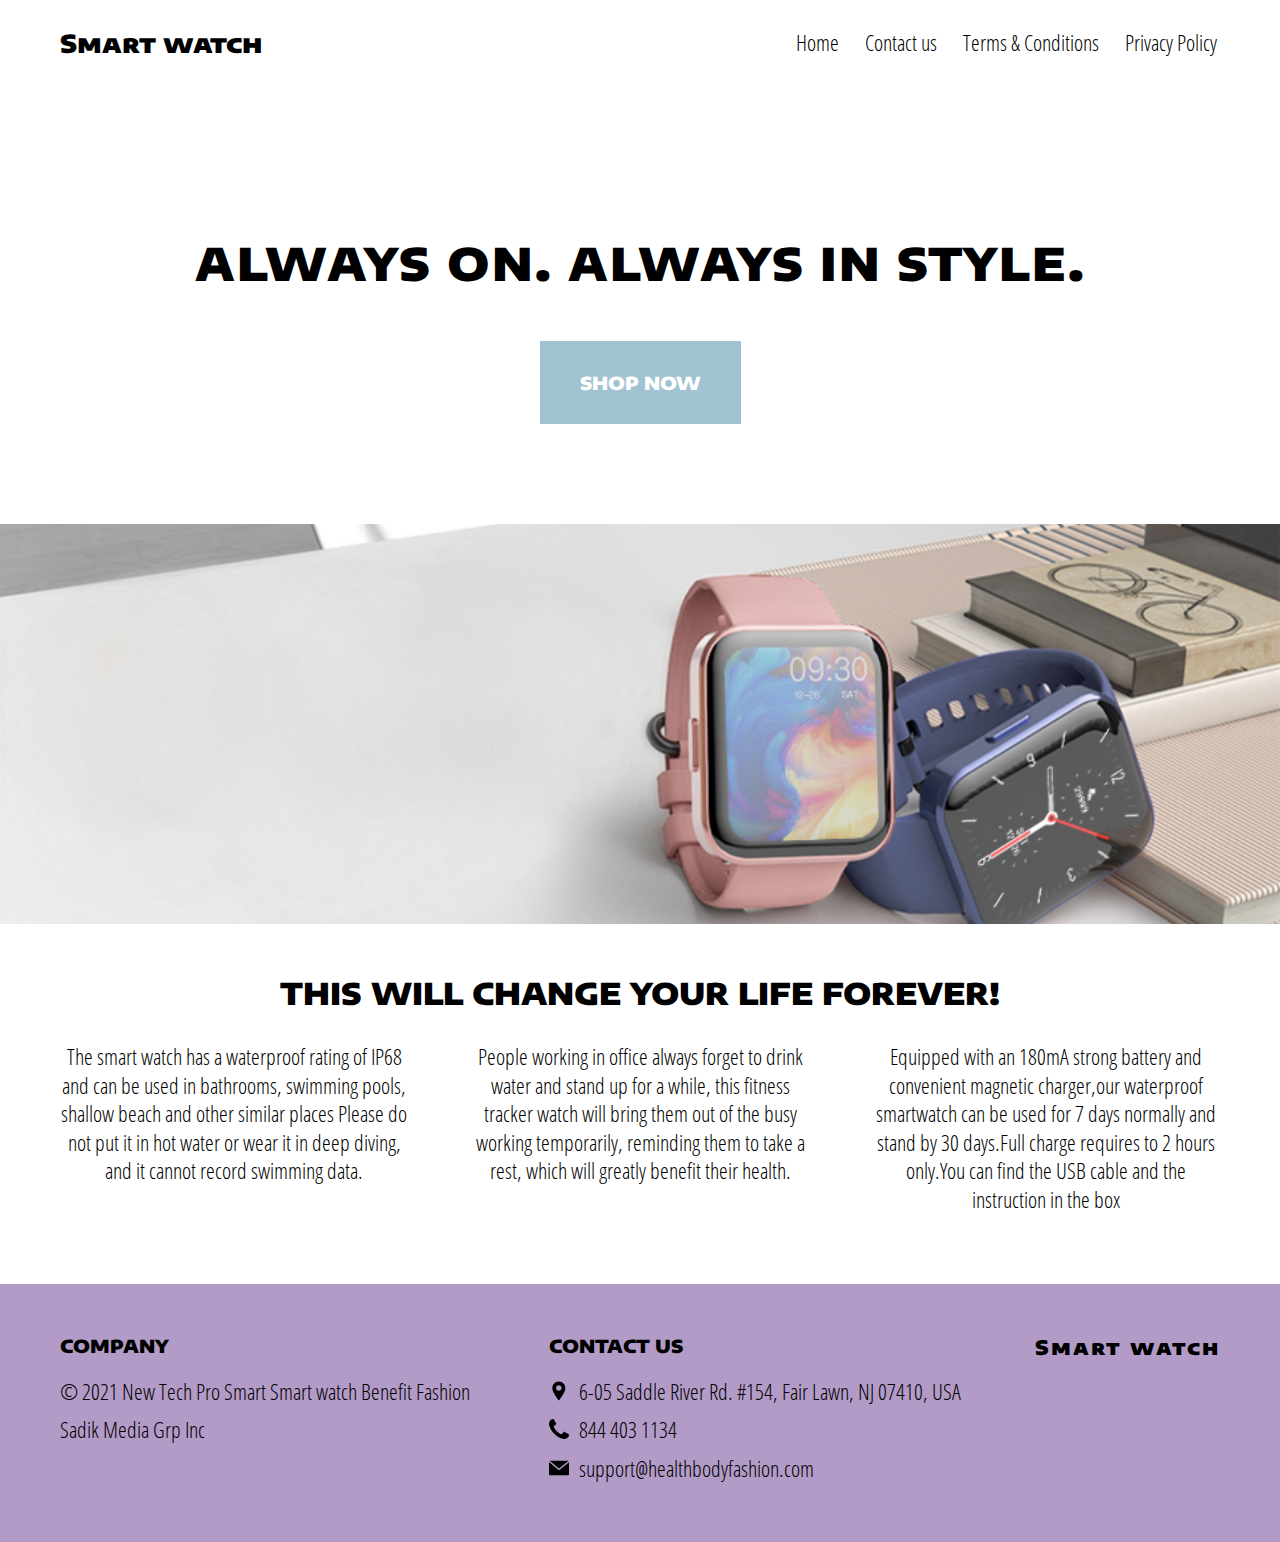
==== index.html @ 67cc2396 "+" ====
<!DOCTYPE html>
<html lang="en">

<head>
    <meta charset="UTF-8">
    <meta http-equiv="X-UA-Compatible" content="IE=edge">
    <meta name="viewport" content="width=device-width, initial-scale=1.0">
    <link rel="stylesheet" href="./css/style.css">
    <title>Smart watch</title>
</head>

<body>
    <div class="popup__overlay js_popup__overlay">
        <div class="popup">
            <div class="popup-content js_popup-content" data-id="terms">
                <div class="popup-content__top">
                    <h1 class="sub-title">Terms & Conditions</h1>
                    <button class="popup-content__btn js_popup-content-btn" data-btn="terms">
                        <span></span>
                    </button>
                </div>
                <p class="text mb-0">
                    <span class="bold">Shipping Prices</span>
                </p>
                <p class="text terms__text-sm-mb">
                    <span class="bold">Exceeding Body Goal - Travel Pack</span> - $5.95
                </p>
                <p class="text mb-0">
                    <span class="bold">Product Prices</span>
                </p>
                <p class="text mb-0">
                    <span class="bold">1x New Smart watch Fashion</span> - $19.99 ($25.94 with Exceeding Body Goal - Travel Pack)
                </p>
                <p class="text mb-0">
                    <span class="bold">2x New Smart watch Fashion</span> - $24.99 ($30.94 with Exceeding Body Goal - Travel Pack)
                </p>
                <p class="text mb-0">
                    <span class="bold">3x New Smart watch Fashion</span> - $34.95 ($40.90 with Exceeding Body Goal - Travel Pack)
                </p>
                <p class="text mb-0">
                    <span class="bold">4x New Smart watch Fashion</span> - $35.32 ($41.27 with Exceeding Body Goal - Travel Pack)
                </p>
                <p class="text mb-0">
                    <span class="bold">5x New Smart watch Fashion</span> - $43.98 ($49.93 with Exceeding Body Goal - Travel Pack)
                </p>
                <p class="text mb-0">
                    <span class="bold">6x New Smart watch Fashion</span> - $69.99 ($75.94 with Exceeding Body Goal - Travel Pack)
                </p>
                <p class="text mb-0">
                    <span class="bold">7x New Health Body Fashion</span> - $79.99 ($85.94 with Exceeding Body Goal - Travel Pack)
                </p>
                <p class="text mb-0">
                    <span class="bold">8x New Health Body Fashion</span> - $84.41 ($90.36 with Exceeding Body Goal - Travel Pack)
                </p>
                <p class="text mb-0">
                    <span class="bold">9x New Health Body Fashion</span> - $89.99 ($95.94 with Exceeding Body Goal - Travel Pack)
                </p>
                <p class="text mb-0">
                    <span class="bold">10x New Health Body Fashion</span> - $109.00 ($114.95 with Exceeding Body Goal - Travel Pack)
                </p>
                <p class="text terms__text-sm-mb">
                    <span class="bold">11x New Health Body Fashion</span> - $119.00 ($124.95 with Exceeding Body Goal - Travel Pack)
                </p>
    
                <p class="text terms__text--mb">You will see a charge from newtechprosmartwatchfa on your bank
                    statement. Our Customer Service department
                    reserves the right to offer promo codes for varied price points.</p>
                <p class="policy__subtitle">Member User Agreement</p>
                <p class="text">By placing an order through this website, you agree to the terms and conditions set
                    for the below. Please
                    read through these terms carefully before placing your order and print a copy for future reference.
                    Please
                    also read our Privacy Policy regarding personal information provided by you, which is incorporated
                    herein by
                    reference.</p>
                <p class="text">This website is operated by New Health Body Fashion. Throughout the site, the
                    terms “we”,
                    “us” and “our” refer to New Health Body Fashion. Beyond Perfect Pair Active Pro Health
                    Tech offers this website, including all information, tools and services available from this site to you,
                    the
                    user, conditioned upon your acceptance of all terms, conditions, policies and notices stated here.</p>
                <p class="policy__subtitle">General Conditions</p>
                <p class="text">
                    We reserve the right to refuse service to anyone for any reason at any time.<br>
    
                    You understand that your content (not including credit card information), may be transferred unencrypted
                    and
                    involve (a) transmissions over various networks; and (b) changes to conform and adapt to technical
                    requirements of connecting networks or devices. Credit card information is always encrypted during
                    transfer
                    over networks.
                    <br>
    
                    You agree not to reproduce, duplicate, copy, sell, resell or exploit any portion of the Service, use of
                    the
                    Service, or access to the Service or any contact on the website through which the service is provided,
                    without express written permission by us.
                    <br>
    
                    The headings used in this agreement are included for convenience only and will not limit or otherwise
                    affect
                    these Terms.
    
                </p>
                <p class="policy__subtitle">Accuracy, Completeness and Timeliness of Information</p>
                <p class="text">
                    We are not responsible if information made available on this site is not accurate, complete or current.
                    The
                    material on this site is provided for general information only and should not be relied upon or used as
                    the
                    sole basis for making decisions without consulting primary, more accurate, more complete or more timely
                    sources of information. Any reliance on the material on this site is at your own risk.
                    <br>
    
                    This site may contain certain historical information. Historical information, necessarily, is not
                    current
                    and is provided for your reference only. We reserve the right to modify the contents of this site at any
                    time, but we have no obligation to update any information on our site. You agree that it is your
                    responsibility to monitor changes to our site.
    
                </p>
                <p class="policy__subtitle">Modifications to the Service and Prices</p>
                <p class="text">
                    Prices for our products are subject to change without notice.<br>
                    We reserve the right at any time to modify or discontinue the Service (or any part or content thereof)
                    without notice at any time.<br>
                    We shall not be liable to you or to any third-party for any modification, price change, suspension or
                    discontinuance of the Service.
    
                </p>
                <p class="policy__subtitle">Products or Services (If Applicable)</p>
                <p class="text">
                    Certain products or services may be available exclusively online through the website. These products or
                    services may have limited quantities and are subject to return or exchange only according to our Return
                    Policy.<br>
                    We have made every effort to display as accurately as possible the colors and images of our products
                    that
                    appear at the store. We cannot guarantee that your computer monitor’s display of any color will be
                    accurate.<br>
                    We reserve the right, but are not obligated, to limit the sales of our products or Services to any
                    person,
                    geographic region or jurisdiction. We may exercise this right on a case-by-case basis. We reserve the
                    right
                    to limit the quantities of any products or services that we offer. All descriptions of products or
                    product
                    pricing are subject to change at anytime without notice, at the sole discretion of us. We reserve the
                    right
                    to discontinue any product at any time. Any offer for any product or service made on this site is void
                    where
                    prohibited.<br>
                    We do not warrant that the quality of any products, services, information, or other material purchased
                    or
                    obtained by you will meet your expectations, or that any errors in the Service will be corrected.
                </p>
                <p class="policy__subtitle">Shipping Terms</p>
                <p class="text">
                    Orders are generally shipped within 2 business days (Monday through Friday) using USPS standard mail
                    service.
                    Shipping time is estimated to be 3-5 business days. Please be advised that shipments are not sent on
                    Saturdays, Sundays, or any Holidays. New Health Body Fashion does not guarantee specific
                    arrival dates or times.
                </p>
                <p class="policy__subtitle">Credit Card Descriptor</p>
                <p class="text">
                    By ordering Products from us, You authorize us to charge your credit card accordingly. Please be aware
                    that
                    the descriptor (or subject line) that appears on your credit card statement will appear as
                    <i>newtechprosmartwatchfa</i>. If You have any questions about the descriptor on Your credit card
                    statement,
                    please contact our customer service department.
                </p>
                <p class="policy__subtitle">Return Policy</p>
                <p class="text">
                    In order to obtain your refund, contact customer service by phone and obtain an RMA (Return Merchandise
                    Authorization) number to place on your package. Write this number on the outside of the shipping
                    package,
                    and send the product back to our fulfillment center at the address listed below, within thirty (30) days
                    of
                    the date you originally ordered the product. In order for your refund to be processed the product must
                    arrive at our fulfillment facility within thirty (30) days of the original purchase date. You pay for
                    return
                    shipping. This fee will be taken out of the refund issued. Once our fulfillment center has received the
                    package and relayed the correct information to us, you will be issued a refund. Your refund will be
                    credited
                    back to your bank account, and may take up to 3-5 business days to show in your statement, depending on
                    the
                    speed of the processing bank.
                </p>
                <p class="policy__subtitle">Return Address</p>
                <p class="text">
                    3071 Nw 107th Ave, Doral, FL, 33172 USA
                </p>
                <p class="policy__subtitle">Refund Policy</p>
                <p class="text">
                    We refund all cases of fraud and unauthorized transactions included shipping and handling charges. Call
                    844 403 1134 to obtain a refund. Additional refunds are issued at the discretion of the company.
                    Customers are restricted to receiving a single refund per product ordered. Repetitive refunds are not
                    permitted unless the product, as delivered to you, is defective. We reserve the right to refuse a refund
                    to
                    any customer who repeatedly requests refunds or who, in our judgment, requests refunds in bad faith. In
                    order to process your refund, you must supply us with your name and delivery address. If you provide us
                    with
                    insufficient or incorrect information your refund will be delayed. Once a refund has been approved
                    please
                    allow for up to 10 days for the refund to be applied. Depending on the bank that issues the credit card,
                    your refund can take up to ten (10) days to appear on your credit card statement. If you have any
                    questions
                    about whether a refund has been issued by us, please call Our customer service department. Shipping and
                    handling costs are not refundable.
                </p>
                <p class="policy__subtitle">Accuracy of Billing and Account Information</p>
                <p class="text">
                    We reserve the right to refuse any order you place with us. We may, in our sole discretion, limit or
                    cancel
                    quantities purchased per person, per household or per order. These restrictions may include orders
                    placed by
                    or under the same customer account, the same credit card, and/or orders that use the same billing and/or
                    shipping address. In the event that we make a change to or cancel an order, we may attempt to notify you
                    by
                    contacting the e-mail and/or billing address/phone number provided at the time the order was made. We
                    reserve the right to limit or prohibit orders that, in our sole judgment, appear to be placed by
                    dealers,
                    resellers or distributors.
                </p>
                <p class="text">
                    You agree to provide current, complete and accurate purchase and account information for all purchases
                    made
                    at our store. You agree to promptly update your account and other information, including your email
                    address
                    and credit card numbers and expiration dates, so that we can complete your transactions and contact you
                    as
                    needed.
                </p>
                <p class="text">
                    For more detail, please review our Returns Policy.
                </p>
                <p class="policy__subtitle">Optional Tools</p>
                <p class="text">
                    We may provide you with access to third-party tools over which we neither monitor nor have any control
                    nor
                    input.<br>
                    You acknowledge and agree that we provide access to such tools ”as is” and “as available” without any
                    warranties, representations or conditions of any kind and without any endorsement. We shall have no
                    liability whatsoever arising from or relating to your use of optional third-party tools.<br>
                    Any use by you of optional tools offered through the site is entirely at your own risk and discretion
                    and
                    you should ensure that you are familiar with and approve of the terms on which tools are provided by the
                    relevant third-party provider(s).<br>
                    We may also, in the future, offer new services and/or features through the website (including, the
                    release
                    of new tools and resources). Such new features and/or services shall also be subject to these Terms of
                    Service.
                </p>
                <p class="policy__subtitle">Third-party Links</p>
                <p class="text">
                    Certain content, products and services available via our Service may include materials from
                    third-parties.<br>
                    Third-party links on this site may direct you to third-party websites that are not affiliated with us.
                    We
                    are not responsible for examining or evaluating the content or accuracy and we do not warrant and will
                    not
                    have any liability or responsibility for any third-party materials or websites, or for any other
                    materials,
                    products, or services of third-parties.<br>
                    We are not liable for any harm or damages related to the purchase or use of goods, services, resources,
                    content, or any other transactions made in connection with any third-party websites. Please review
                    carefully
                    the third-party’s policies and practices and make sure you understand them before you engage in any
                    transaction. Complaints, claims, concerns, or questions regarding third-party products should be
                    directed to
                    the third-party.
                </p>
                <p class="policy__subtitle">User Comments, Feedback and Other Submissions</p>
                <p class="text">
                    If, at our request, you send certain specific submissions (for example contest entries) or without a
                    request
                    from us you send creative ideas, suggestions, proposals, plans, or other materials, whether online, by
                    email, by postal mail, or otherwise (collectively, ‘comments’), you agree that we may, at any
                    time, without restriction, edit, copy, publish, distribute, translate and otherwise use in any medium
                    any
                    comments that you forward to us. We are and shall be under no obligation (1) to maintain any comments in
                    confidence; (2) to pay compensation for any comments; or (3) to respond to any comments.<br>
                    We may, but have no obligation to, monitor, edit or remove content that we determine in our sole
                    discretion
                    are unlawful, offensive, threatening, libelous, defamatory, pornographic, obscene or otherwise
                    objectionable
                    or violates any party’s intellectual property or these Terms of Service.<br>
                    You agree that your comments will not violate any right of any third-party, including copyright,
                    trademark,
                    privacy, personality or other personal or proprietary right. You further agree that your comments will
                    not
                    contain libelous or otherwise unlawful, abusive or obscene material, or contain any computer virus or
                    other
                    malware that could in any way affect the operation of the Service or any related website. You may not
                    use a
                    false e-mail address, pretend to be someone other than yourself, or otherwise mislead us or
                    third-parties as
                    to the origin of any comments. You are solely responsible for any comments you make and their accuracy.
                    We
                    take no responsibility and assume no liability for any comments posted by you or any third-party.
                </p>
                <p class="policy__subtitle">Personal Information</p>
                <p class="text">
                    Your submission of personal information through the store is governed by our Privacy Policy. View our <a
                        class="policy__link" href="./policy.html">Privacy Policy</a>.
                </p>
                <p class="policy__subtitle">Errors, Inaccuracies and Omissions</p>
                <p class="text">
                    Occasionally there may be information on our site or in the Service that contains typographical errors,
                    inaccuracies or omissions that may relate to product descriptions, pricing, promotions, offers, product
                    shipping charges, transit times and availability. We reserve the right to correct any errors,
                    inaccuracies
                    or omissions, and to change or update information or cancel orders if any information in the Service or
                    on
                    any related website is inaccurate at any time without prior notice (including after you have submitted
                    your
                    order).<br>
                    We undertake no obligation to update, amend or clarify information in the Service or on any related
                    website,
                    including without limitation, pricing information, except as required by law. No specified update or
                    refresh
                    date applied in the Service or on any related website, should be taken to indicate that all information
                    in
                    the Service or on any related website has been modified or updated.
                </p>
                <p class="policy__subtitle">Prohibited Uses</p>
                <p class="text">
                    In addition to other prohibitions as set forth in the Terms of Service, you are prohibited from using
                    the
                    site or its content: (a) for any unlawful purpose; (b) to solicit others to perform or participate in
                    any
                    unlawful acts; (c) to violate any international, federal, provincial or state regulations, rules, laws,
                    or
                    local ordinances; (d) to infringe upon or violate our intellectual property rights or the intellectual
                    property rights of others; (e) to harass, abuse, insult, harm, defame, slander, disparage, intimidate,
                    or
                    discriminate based on gender, sexual orientation, religion, ethnicity, race, age, national origin, or
                    disability; (f) to submit false or misleading information; (g) to upload or transmit viruses or any
                    other
                    type of malicious code that will or may be used in any way that will affect the functionality or
                    operation
                    of the Service or of any related website, other websites, or the Internet; (h) to collect or track the
                    personal information of others; (i) to spam, phish, pharm, pretext, spider, crawl, or scrape; (j) for
                    any
                    obscene or immoral purpose; or (k) to interfere with or circumvent the security features of the Service
                    or
                    any related website, other websites, or the Internet. We reserve the right to terminate your use of the
                    Service or any related website for violating any of the prohibited uses.
                </p>
                <p class="policy__subtitle">Disclaimer of Warranties; Limitation of Liability</p>
                <p class="text">
                    We do not guarantee, represent or warrant that your use of our service will be uninterrupted, timely,
                    secure
                    or error-free.<br>
                    We do not warrant that the results that may be obtained from the use of the service will be accurate or
                    reliable.<br>
                    You agree that from time to time we may remove the service for indefinite periods of time or cancel the
                    service at any time, without notice to you.<br>
                    You expressly agree that your use of, or inability to use, the service is at your sole risk. The service
                    and
                    all products and services delivered to you through the service are (except as expressly stated by us)
                    provided ‘as is’ and ‘as available’ for your use, without any representation,
                    warranties or conditions of any kind, either express or implied, including all implied warranties or
                    conditions of merchantability, merchantable quality, fitness for a particular purpose, durability,
                    title,
                    and non-infringement.<br>
                    In no case shall New Health Body Fashion, our directors, officers, employees, affiliates,
                    agents, contractors, interns, suppliers, service providers or licensors be liable for any injury, loss,
                    claim, or any direct, indirect, incidental, punitive, special, or consequential damages of any kind,
                    including, without limitation lost profits, lost revenue, lost savings, loss of data, replacement costs,
                    or
                    any similar damages, whether based in contract, tort (including negligence), strict liability or
                    otherwise,
                    arising from your use of any of the service or any products procured using the service, or for any other
                    claim related in any way to your use of the service or any product, including, but not limited to, any
                    errors or omissions in any content, or any loss or damage of any kind incurred as a result of the use of
                    the
                    service or any content (or product) posted, transmitted, or otherwise made available via the service,
                    even
                    if advised of their possibility. Because some states or jurisdictions do not allow the exclusion or the
                    limitation of liability for consequential or incidental damages, in such states or jurisdictions, our
                    liability shall be limited to the maximum extent permitted by law.
                </p>
                <p class="policy__subtitle">Indemnification</p>
                <p class="text">
                    You agree to indemnify, defend and hold harmless New Health Body Fashion and our parent,
                    subsidiaries, affiliates, partners, officers, directors, agents, contractors, licensors, service
                    providers,
                    subcontractors, suppliers, interns and employees, harmless from any claim or demand, including
                    reasonable
                    attorneys’ fees, made by any third-party due to or arising out of your breach of these Terms of Service
                    or
                    the documents they incorporate by reference, or your violation of any law or the rights of a
                    third-party.
    
                </p>
                <p class="policy__subtitle">Severability</p>
                <p class="text">
                    In the event that any provision of these Terms of Service is determined to be unlawful, void or
                    unenforceable, such provision shall nonetheless be enforceable to the fullest extent permitted by
                    applicable
                    law, and the unenforceable portion shall be deemed to be severed from these Terms of Service, such
                    determination shall not affect the validity and enforceability of any other remaining provisions.
                </p>
                <p class="policy__subtitle">Termination</p>
                <p class="text">
                    The obligations and liabilities of the parties incurred prior to the termination date shall survive the
                    termination of this agreement for all purposes.<br>
                    These Terms of Service are effective unless and until terminated by either you or us. You may terminate
                    these Terms of Service at any time by notifying us that you no longer wish to use our Services, or when
                    you
                    cease using our site.<br>
                    If in our sole judgment you fail, or we suspect that you have failed, to comply with any term or
                    provision
                    of these Terms of Service, we also may terminate this agreement at any time without notice and you will
                    remain liable for all amounts due up to and including the date of termination; and/or accordingly may
                    deny
                    you access to our Services (or any part thereof).
                </p>
                <p class="policy__subtitle">Entire Agreement</p>
                <p class="text">
                    The failure of us to exercise or enforce any right or provision of these Terms of Service shall not
                    constitute a waiver of such right or provision.<br>
                    These Terms of Service and any policies or operating rules posted by us on this site or in respect to
                    The
                    Service constitutes the entire agreement and understanding between you and us and govern your use of the
                    Service, superseding any prior or contemporaneous agreements, communications and proposals, whether oral
                    or
                    written, between you and us (including, but not limited to, any prior versions of the Terms of
                    Service).<br>
                    Any ambiguities in the interpretation of these Terms of Service shall not be construed against the
                    drafting
                    party.
                </p>
                <p class="policy__subtitle">Governing Law</p>
                <p class="text">
                    These Terms of Service and any separate agreements whereby we provide you Services shall be governed by
                    and
                    construed in accordance with the laws of WV.
                </p>
                <p class="policy__subtitle">Changes to Terms of Service</p>
                <p class="text">
                    You can review the most current version of the Terms of Service at any time at this page.<br>
                    We reserve the right, at our sole discretion, to update, change or replace any part of these Terms of
                    Service by posting updates and changes to our website. It is your responsibility to check our website
                    periodically for changes. Your continued use of or access to our website or the Service following the
                    posting of any changes to these Terms of Service constitutes acceptance of those changes.
                </p>
                <p class="policy__subtitle">Contact Information</p>
                <p class="text">
                    Questions about the Terms of Service should be sent to us at
                    <a target="_blank" class="policy__link"
                        href="mailto:support@newcreamfashion.com">support@newcreamfashion.com
                    </a>
                </p>
            </div>
            <div class="popup-content js_popup-content" data-id="policy">
                <div class="popup-content__top">
                    <h1 class="sub-title">Privacy policy</h1>
                    <button class="popup-content__btn js_popup-content-btn" data-btn="policy">
                        <span></span>
                    </button>
                </div>
                <p class="text">Thank you for visiting our Web site. This offer if only available to U.S. residents. Your
                    personal data will
                    be processed by us in the U.S.</p>
                <h2 class="policy__subtitle">Information Collection and Use of Collected Information</h2>
                <p class="policy__subtitle">Website Visitors</p>
                <p class="text">We may collect certain non-personally identifiable information when you visit many of our
                    Web pages, such as
                    the type of browser you are using (e.g., Netscape, Internet Explorer), the type of operating system you
                    are
                    using, (e.g., Windows 2000, XP, VISTA or Mac OS), and the domain name of your Internet service provider
                    (e.g., America Online, Earthlink).</p>
                <p class="policy__subtitle">Website Customers</p>
                <p class="text">In order to purchase products or services from us, we require that you provide us with
                    certain personally
                    identifiable information. The types of personally identifiable information that may be collected at this
                    site include: name, address, e-mail address, telephone number, mobile phone number and MSISDN (mobile
                    station integrated services digital network number), credit card and billing information (but never
                    release
                    this information), download history, customer generated content and/or information about your interests
                    in
                    and use of various products, programs, and services.
                </p>
                <p class="policy__subtitle">SMS Messages</p>
                <p class="text">Our Services feature the distribution of content to your cellular phone, and by registering
                    with us, you
                    agree to receive SMS messages to your phone, including messages regarding Services you request, account
                    status updates, and occasional SMS newsletters. You will also have the opportunity to opt-in and receive
                    surveys and promotional content by our affiliates. You may opt out of our SMS newsletter by sending an
                    email
                    or by responding to the SMS newsletter indicating that you would like to unsubscribe.</p>
                <p class="text">In addition, we may disclose personally identifiable information collected about you at this
                    site in the
                    following instances:</p>
                <p class="text">
                    Legal Action: We may disclose information about our users, including personally identifiable
                    information,
                    when requested by governmental or quasi-governmental authorities conducting an investigation, hearing or
                    the
                    like, to verify or enforce compliance with the policies governing our Web Site and applicable laws, or
                    to
                    protect against misuse or unauthorized use of our Web Site. We also may disclose user information
                    whenever
                    we believe disclosure is necessary to limit our legal liability; to protect or defend our rights or
                    property; or protect the safety, rights, or property of our users.
                </p>
                <p class="policy__subtitle">Your Choices</p>
                <p class="text">As noted above, we may use the personally identifiable information we collect from you
                    online to provide you
                    with opportunities to offer you products and services that may be of interest to you. If you would like
                    to
                    opt out of future promotional materials from us, you may indicate this preference by following the
                    unsubscribe instructions at the end of such e-mail communications. You may not opt out of
                    service-related
                    notifications.
                </p>
                <p class="policy__subtitle">Cookies</p>
                <p class="text">
                    To enhance your experience with our site, we may use "cookies" on our Web Site. Cookies are alphanumeric
                    identifiers that we transfer to your computer's hard drive through your Web browser to enable our
                    systems to
                    recognize your browser and to provide features. Cookies, by themselves, do not tell us your e-mail
                    address
                    or other personally identifiable information unless you choose to provide this information to us by, for
                    example, registering at our Web Site. However, once you have become a Customer and furnish the site with
                    personally identifiable information, this information may be linked to the data stored in the cookie.
                </p>
                <p class="text">We use cookies to understand site usage and to improve the content and offerings on our
                    site. For example, we
                    may use cookies to personalize your experience at our Web pages (e.g., to recognize you when you return
                    to
                    our site). You may adjust your browser to reject cookies from us or from any other Web Site. Please
                    consult
                    the "Help" section of your browser for more information. However, certain areas of our site can be
                    accessed
                    only in conjunction with cookies or similar devices and you should be aware that disabling cookies or
                    similar devices might prevent you from accessing some of our content.</p>
                <p class="policy__subtitle">Data Security</p>
                <p class="text">We have put in place certain physical, electronic, and managerial procedures to help prevent
                    unauthorized
                    access and maintain data security. Payments are processed using secure 256-bit SSL Encryption. We will
                    not
                    share, trade or sell credit card information or personal information to any third party providers.
                    However,
                    due to the open nature of Internet communications, we cannot guarantee that communications between you
                    and
                    our organization will be free from unauthorized access by third parties. Visitors of the Website and
                    Customers use the site at their own risk.</p>
                <p class="policy__subtitle">Changes to This Privacy Policy</p>
                <p class="text">We may, from time to time, update this privacy notice and such changes shall be effectively
                    immediately and
                    without further notice to you.</p>
                <p class="policy__subtitle">Questions/Concerns?</p>
                <p class="text">
                    If you have any questions, comments, or concerns regarding our privacy policy, please contact us at:<br>
                    Email:
                    <a target="_blank" class="policy__link"
                        href="mailto:support@healthbodyfashion.com">support@healthbodyfashion.com
                    </a>
                    <br>
                    Phone: <a class="policy__link" href="tel:844 403 1134">844 403 1134</a>
                </p>
            </div>
        </div>
    </div>

    <div class="header__wrapper">
        <header class="header">
            <a href="./index.html" class="logo">Smart watch</a>
            <button class="menu__btn js_menu__btn">
                <span></span>
            </button>
            <div class="menu js_menu">
                <nav class="nav">
                    <ul class="nav__list">
                        <li class="nav__item">
                            <a href="./index.html" class="nav__link">Home</a>
                        </li>
                        <li class="nav__item">
                            <a href="./contact.html" class="nav__link">Contact us</a>
                        </li>
                        <li class="nav__item">
                            <button class="nav__link nav__btn js_nav-btn" data-btn-id="terms">Terms & Conditions</button>
                        </li>
                        <li class="nav__item">
                            <button class="nav__link nav__btn js_nav-btn" data-btn-id="policy">Privacy Policy</button>
                        </li>
                    </ul>
                </nav>
            </div>

        </header>
    </div>
    <div class="bg hero__wrapper">
        <div class="container">
            <section class="section hero">
                <h1 class="title">Always on. Always in style.</h1>
                <a href="./buy.html" class="btn">shop now</a>
            </section>
        </div>
    </div>
    <div class="bg about__wrapper">
        <div class="container">
            <section class="section about">
               
            </section>
        </div>
    </div>
    <div class="bg info__wrapper">
        <div class="container">
            <section class="section info">
                <h2 class="sub-title">This will change your life forever!</h2>
                <ul class="list-fl">
                    <li class="item">
                        <p class="text">The smart watch has a waterproof rating of IP68 and can be used in bathrooms, swimming pools, shallow beach and other similar places Please do not put it in hot water or wear it in deep diving, and it cannot record swimming data.</p>
                    </li>
                    <li class="item">
                        <p class="text">People working in office always forget to drink water and stand up for a while, this fitness tracker watch will bring them out of the busy working temporarily, reminding them to take a rest, which will greatly benefit their health.</p>
                    </li>
                    <li class="item">
                        <p class="text">Equipped with an 180mA strong battery and convenient magnetic charger,our waterproof smartwatch can be used for 7 days normally and stand by 30 days.Full charge requires to 2 hours only.You can find the USB cable and the instruction in the box</p>
                    </li>
                </ul>
            </section>
        </div>
    </div>

    <div class="footer__wrapper ">
        <div class="container">
            <footer class="footer">
                <ul class="footer__list">
                    <li class="footer__item">
                        <ul class="footer__sublist">
                            <li class="footer__subitem">
                                <h4 class="footer__title">Company</h4>
                            </li>
                            <li class="footer__subitem">
                                <p class="text footer__text">© 2021 New Tech Pro Smart Smart watch Benefit Fashion</p>
                            </li>
                            <li class="footer__subitem">
                                <p class="text footer__text">Sadik Media Grp Inc</p>
                            </li>
                        </ul>
                    </li>
                    <li class="footer__item">
                        <ul class="footer__sublist">
                            <li class="footer__subitem">
                                <h4 class="footer__title">Contact us</h4>
                            </li>
                            <li class="footer__subitem">
                                <span class="text footer__text footer__icon-box">
                                    <img src="./img/placeholder.svg" alt="" class="footer__icon">
                                    6-05 Saddle River Rd. #154, Fair Lawn, NJ 07410, USA</span>
                            </li>
                            <li class="footer__subitem">
                                <a href="tel:844 403 1134" class="text footer__link footer__icon-box">
                                    <img src="./img/telephone.svg" alt="" class="footer__icon">
                                    844 403 1134</a>
                            </li>
                            <li class="footer__subitem">
                                <a href="mailto:support@healthbodyfashion.com"
                                    class="text footer__link footer__icon-box">
                                    <img src="./img/email.svg" alt="" class="footer__icon">
                                    support@healthbodyfashion.com</a>
                            </li>
                        </ul>
                    </li>
                </ul>
                <a href="./index.html" class="footer__logo-link">Smart watch</a>
            </footer>
        </div>
    </div>
    <script src="./js/menu.js"></script>
    <script src="./js/popup.js"></script>
</body>

</html>
---- css/style.css ----
@import './fonts.css';
@import './vars.css';
@import './utils.css';
@import './header.css';
@import './footer.css';
@import './hero.css';
@import './about.css';
@import './info.css';
@import './policy.css';
@import './terms.css';
@import './contact.css';
@import './buy.css';
@import './ingredients.css';
@import './popup.css';
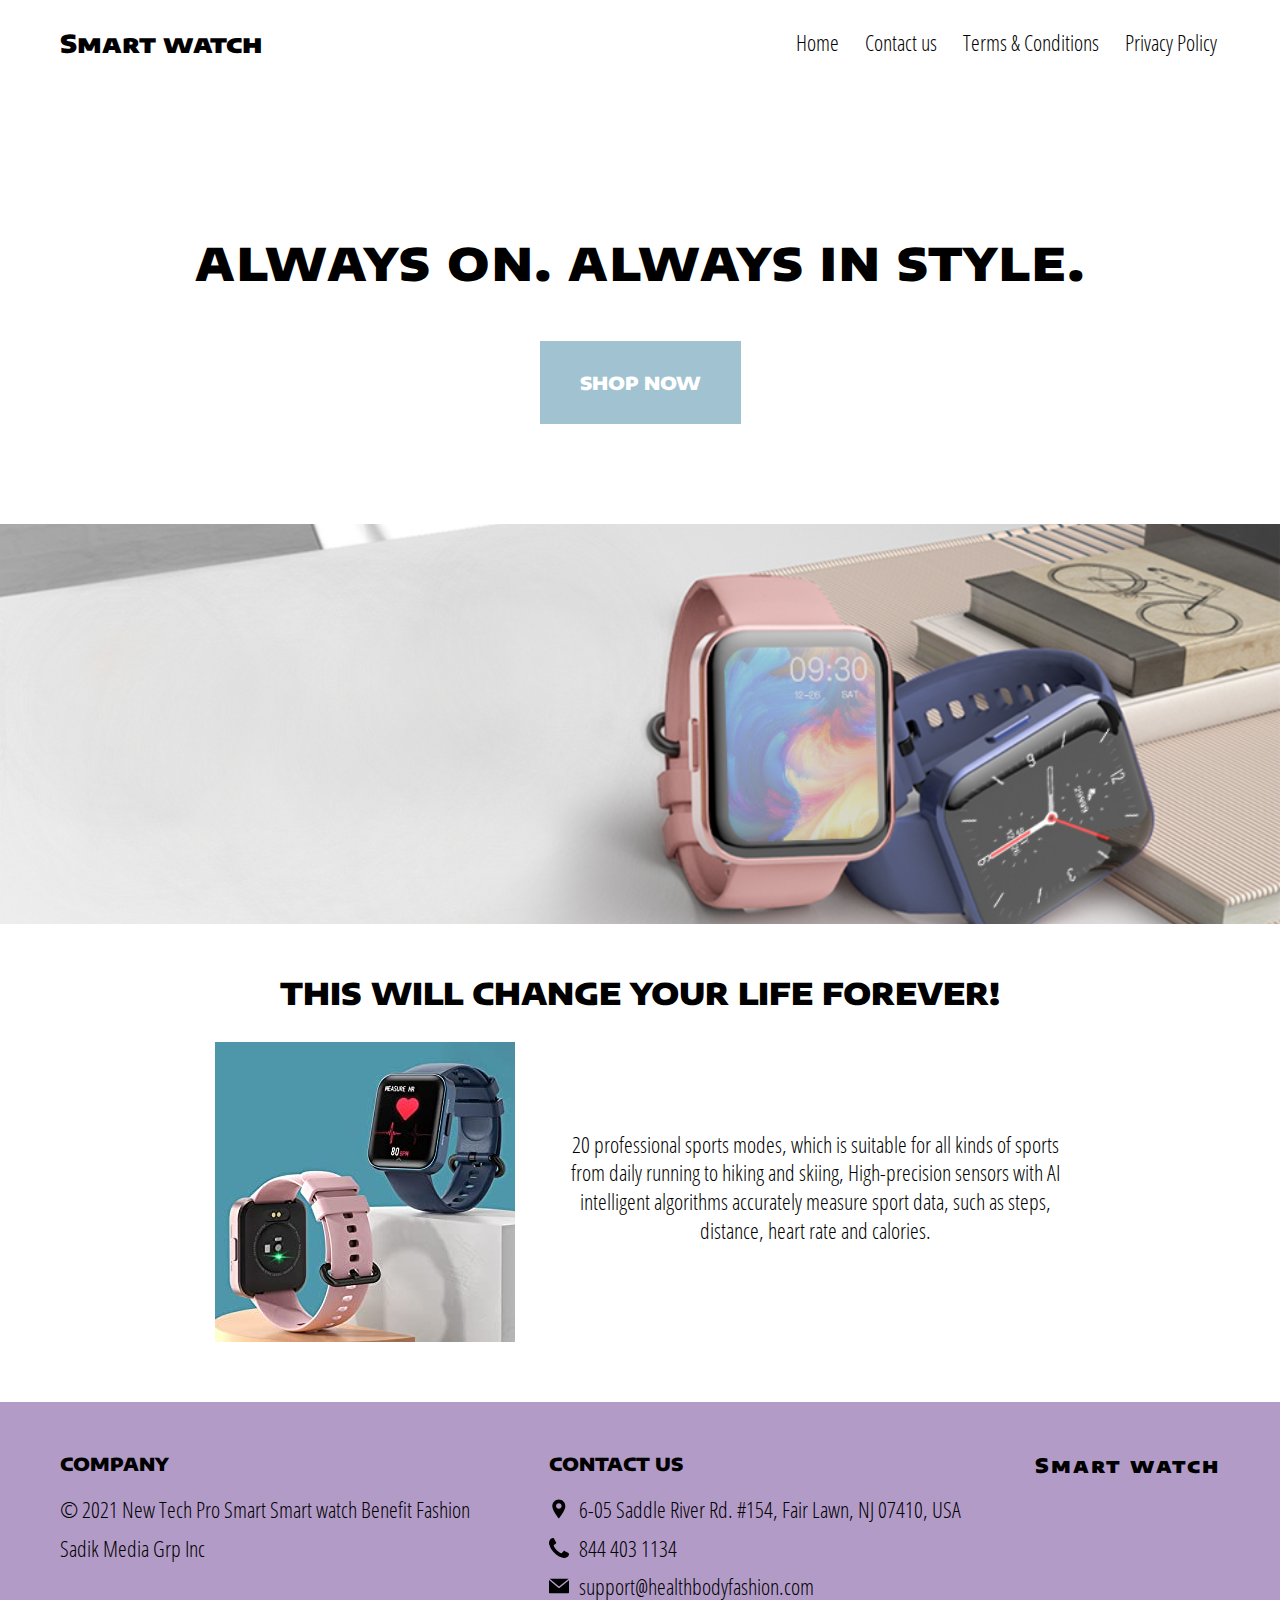
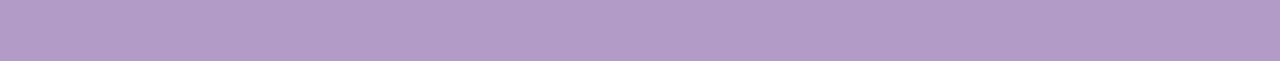
==== commit b66946a9: "+" ====
--- a/index.html
+++ b/index.html
@@ -614,13 +614,10 @@
                 <h2 class="sub-title">This will change your life forever!</h2>
                 <ul class="list-fl">
                     <li class="item">
-                        <p class="text">The smart watch has a waterproof rating of IP68 and can be used in bathrooms, swimming pools, shallow beach and other similar places Please do not put it in hot water or wear it in deep diving, and it cannot record swimming data.</p>
+                        <img src="./img/img3.jpg" alt="" class="img">
                     </li>
                     <li class="item">
-                        <p class="text">People working in office always forget to drink water and stand up for a while, this fitness tracker watch will bring them out of the busy working temporarily, reminding them to take a rest, which will greatly benefit their health.</p>
-                    </li>
-                    <li class="item">
-                        <p class="text">Equipped with an 180mA strong battery and convenient magnetic charger,our waterproof smartwatch can be used for 7 days normally and stand by 30 days.Full charge requires to 2 hours only.You can find the USB cable and the instruction in the box</p>
+                        <p class="text">20 professional sports modes, which is suitable for all kinds of sports from daily running to hiking and skiing, High-precision sensors with AI intelligent algorithms accurately measure sport data, such as steps, distance, heart rate and calories.</p>
                     </li>
                 </ul>
             </section>
